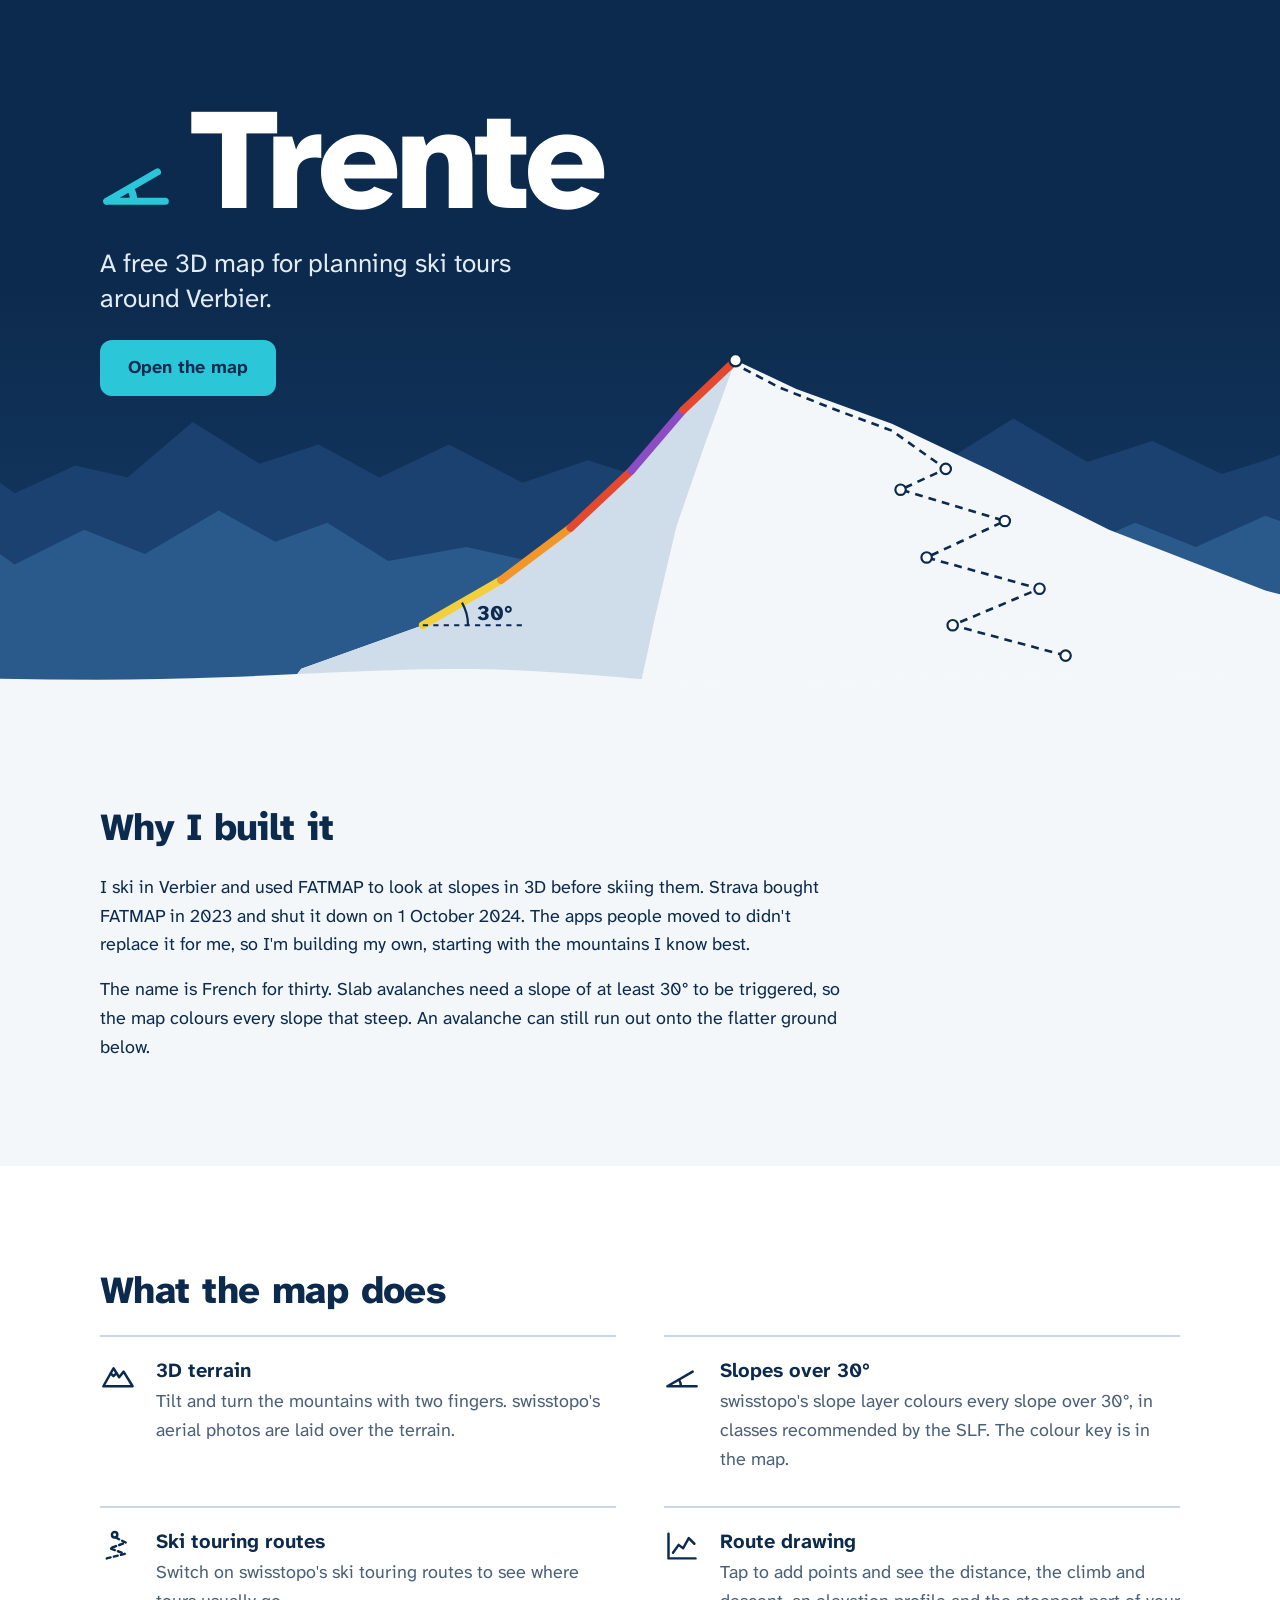
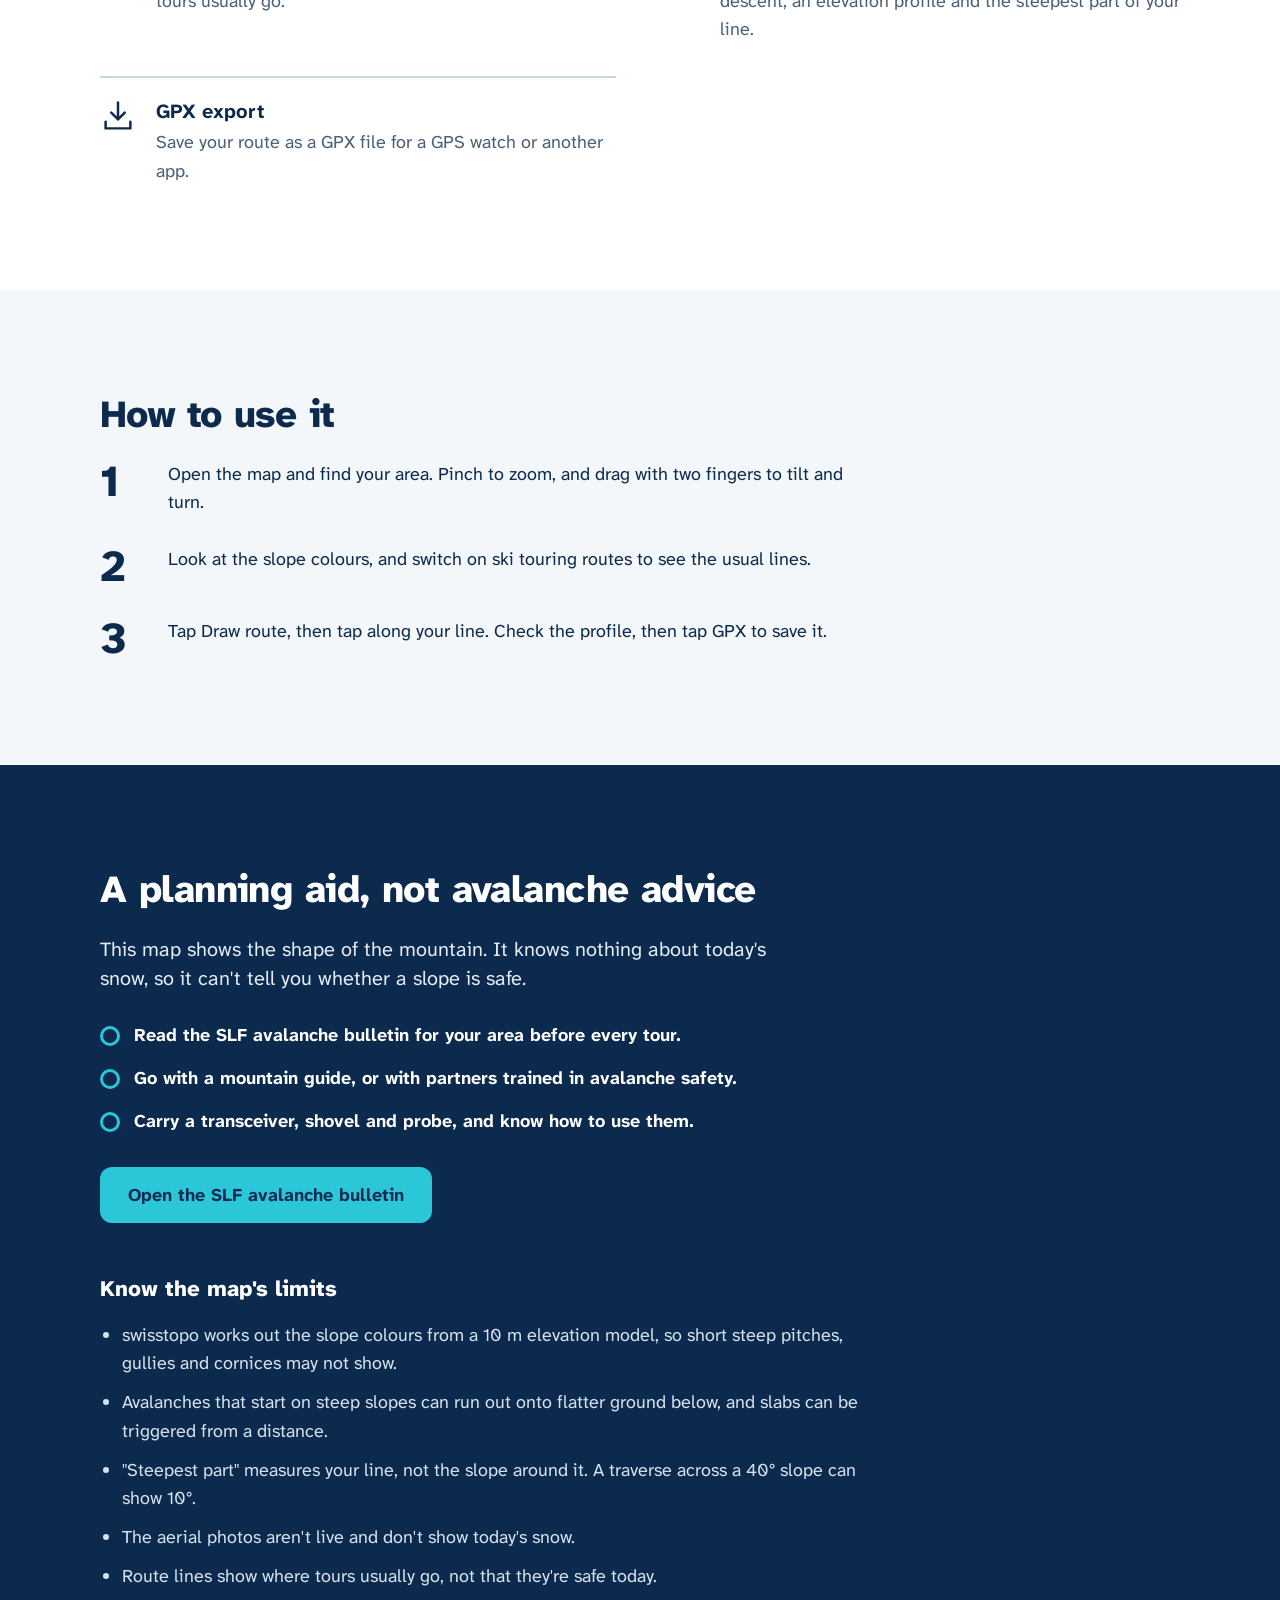
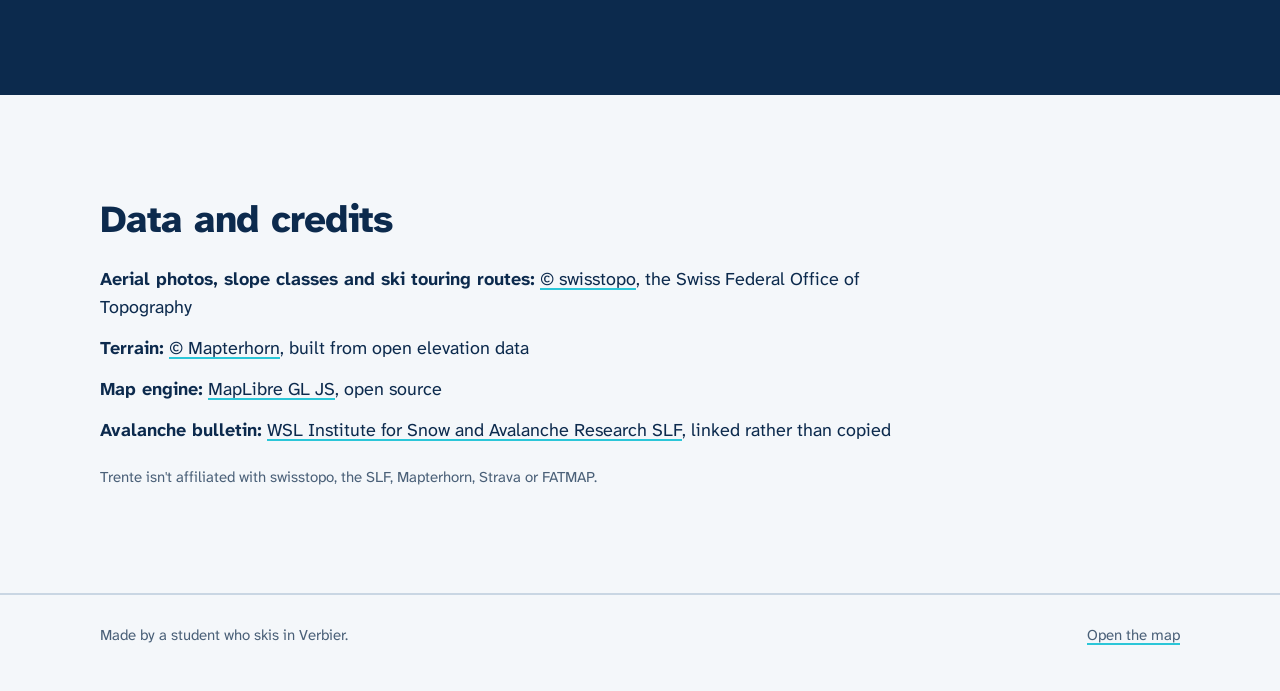
==== index.html @ 4bc8ef79 "Add files via upload" ====
<!DOCTYPE html>
<html lang="en">
<head>
  <meta charset="utf-8">
  <meta name="viewport" content="width=device-width, initial-scale=1">
  <title>Trente: a 3D ski touring map of Verbier</title>
  <meta name="description" content="A free 3D map for planning ski tours around Verbier: slopes over 30°, ski touring routes, route profiles and GPX export.">
  <meta name="theme-color" content="#0c2a4d">
  <meta property="og:title" content="Trente: a 3D ski touring map of Verbier">
  <meta property="og:description" content="A free 3D map for planning ski tours around Verbier.">
  <link rel="icon" href="data:image/svg+xml,%3Csvg xmlns='http://www.w3.org/2000/svg' viewBox='0 0 32 32'%3E%3Crect width='32' height='32' rx='7' fill='%230c2a4d'/%3E%3Cpath d='M6 24H26M6 24 23.3 14M16 24a10 10 0 0 0-1.34-5' fill='none' stroke='%232bc6d8' stroke-width='3' stroke-linecap='round'/%3E%3C/svg%3E">
  <link rel="preconnect" href="https://fonts.googleapis.com">
  <link rel="preconnect" href="https://fonts.gstatic.com" crossorigin>
  <link rel="stylesheet" href="https://fonts.googleapis.com/css2?family=Atkinson+Hyperlegible+Next:wght@400;700;800&display=swap">
  <link rel="stylesheet" href="style.css">
</head>
<body>

<header class="hero">
  <div class="wrap hero-inner">
    <h1 class="wordmark">
      <svg class="mark" viewBox="0 0 32 32" aria-hidden="true"><path d="M3 29H29M3 29 25.5 16M15 29a12 12 0 0 0-1.61-6" fill="none" stroke="currentColor" stroke-width="3.2" stroke-linecap="round"/></svg>
      Trente
    </h1>
    <p class="lede">A free 3D map for planning ski tours around Verbier.</p>
    <a class="btn btn-primary" href="map.html">Open the map</a>
  </div>

  <!-- Each coloured stretch of the ridge is drawn at the angle its colour stands for:
       yellow 30°, orange 37°, red 43°, purple 49°. The right-hand ridge is under 30°. -->
  <svg class="hero-art" viewBox="-480 0 2400 560" preserveAspectRatio="xMidYMax slice" role="img" aria-labelledby="art-title">
    <title id="art-title">A mountain with its steepest face coloured by slope angle and a zigzag skin track up the gentler ridge</title>
    <path fill="#1a4170" d="M-480 560V300L-400 262-320 292-230 240-150 286-70 268 0 318 70 286 130 300 205 236 282 284 350 262 420 300 500 262 585 306 660 280 760 312 900 296 985 252 1060 288 1150 232 1235 282 1310 258 1390 296 1440 280 1520 250 1600 292 1690 244 1770 286 1850 262 1920 300V560Z"/>
    <path fill="#2a5a8c" d="M-480 560V392L-400 356-310 384-230 340-150 372-70 350 0 400 80 360 150 388 235 338 300 374 360 352 430 396 520 380 700 420 1000 410 1200 392 1290 352 1360 380 1440 344 1520 372 1600 336 1690 378 1780 346 1860 380 1920 360V560Z"/>
    <path fill="#f4f7fa" d="M300 560 330 520 470 470 560 418 640 358 710 292 770 222 830 165 900 198 1010 238 1120 290 1260 360 1440 430 1640 482 1920 506V560Z"/>
    <path fill="#cfdcea" d="M830 165l-60 57-60 70-70 66-80 60-90 52-140 50-30 40h416l22-102 24-102 34-98Z"/>
    <g fill="none" stroke-width="9" stroke-linecap="round">
      <path stroke="#f2cf3b" d="M470 470 560 418"/>
      <path stroke="#f2952a" d="M560 418 640 358"/>
      <path stroke="#e2492f" d="M640 358 710 292"/>
      <path stroke="#8c4cc4" d="M710 292 770 222"/>
      <path stroke="#e2492f" d="M770 222 830 165"/>
    </g>
    <g fill="none" stroke="#0c2a4d" stroke-width="2.5">
      <path stroke-dasharray="6 6" d="M470 470H586"/>
      <path d="M522 470a52 52 0 0 0-6.97-26"/>
    </g>
    <text x="532" y="464" fill="#0c2a4d" font-size="24" font-weight="800">30°</text>
    <path fill="none" stroke="#0c2a4d" stroke-width="3" stroke-dasharray="9 7" stroke-linejoin="round" d="M1210 505 1080 470 1180 428 1050 392 1140 350 1020 314 1072 290 1010 246 940 220 880 196 838 174"/>
    <g fill="#ffffff" stroke="#0c2a4d" stroke-width="2.5">
      <circle cx="1210" cy="505" r="6"/>
      <circle cx="1080" cy="470" r="6"/>
      <circle cx="1180" cy="428" r="6"/>
      <circle cx="1050" cy="392" r="6"/>
      <circle cx="1140" cy="350" r="6"/>
      <circle cx="1020" cy="314" r="6"/>
      <circle cx="1072" cy="290" r="6"/>
      <circle cx="830" cy="165" r="7"/>
    </g>
    <path fill="#f4f7fa" d="M-480 534C-240 518 0 540 240 530S520 514 720 532 1190 512 1440 530 1700 516 1920 530V560H-480Z"/>
  </svg>
</header>

<main>
  <section class="section" aria-labelledby="why">
    <div class="wrap">
      <h2 id="why">Why I built it</h2>
      <div class="prose">
        <p>I ski in Verbier and used FATMAP to look at slopes in 3D before skiing them. Strava bought FATMAP in 2023 and shut it down on 1 October 2024. The apps people moved to didn't replace it for me, so I'm building my own, starting with the mountains I know best.</p>
        <p>The name is French for thirty. Slab avalanches need a slope of at least 30° to be triggered, so the map colours every slope that steep. An avalanche can still run out onto the flatter ground below.</p>
      </div>
    </div>
  </section>

  <section class="section section-white" aria-labelledby="what">
    <div class="wrap">
      <h2 id="what">What the map does</h2>
      <ul class="features">
        <li class="feature">
          <svg viewBox="0 0 32 32" aria-hidden="true" fill="none" stroke="currentColor" stroke-width="2.2" stroke-linejoin="round" stroke-linecap="round"><path d="M3 26 12 10l5 8 4-5 8 13Z"/><path d="M9.5 14.5 12 17l2.5-2.5"/></svg>
          <h3>3D terrain</h3>
          <p>Tilt and turn the mountains with two fingers. swisstopo's aerial photos are laid over the terrain.</p>
        </li>
        <li class="feature">
          <svg viewBox="0 0 32 32" aria-hidden="true" fill="none" stroke="currentColor" stroke-width="2.2" stroke-linecap="round"><path d="M3 26H29M3 26 25.5 13M15 26a12 12 0 0 0-1.61-6"/></svg>
          <h3>Slopes over 30°</h3>
          <p>swisstopo's slope layer colours every slope over 30°, in classes recommended by the SLF. The colour key is in the map.</p>
        </li>
        <li class="feature">
          <svg viewBox="0 0 32 32" aria-hidden="true" fill="none" stroke="currentColor" stroke-width="2.2" stroke-linecap="round" stroke-linejoin="round"><path stroke-dasharray="3.5 3" d="M6 27 22 23 9 18 23 13 13 8"/><circle cx="13" cy="6" r="2.4"/></svg>
          <h3>Ski touring routes</h3>
          <p>Switch on swisstopo's ski touring routes to see where tours usually go.</p>
        </li>
        <li class="feature">
          <svg viewBox="0 0 32 32" aria-hidden="true" fill="none" stroke="currentColor" stroke-width="2.2" stroke-linecap="round" stroke-linejoin="round"><path d="M4 5v22h24"/><path d="m8 22 5-7 4 3 5-9 5 5"/></svg>
          <h3>Route drawing</h3>
          <p>Tap to add points and see the distance, the climb and descent, an elevation profile and the steepest part of your line.</p>
        </li>
        <li class="feature">
          <svg viewBox="0 0 32 32" aria-hidden="true" fill="none" stroke="currentColor" stroke-width="2.2" stroke-linecap="round" stroke-linejoin="round"><path d="M16 4v15M10 13l6 6 6-6M5 21v6h22v-6"/></svg>
          <h3>GPX export</h3>
          <p>Save your route as a GPX file for a GPS watch or another app.</p>
        </li>
      </ul>
    </div>
  </section>

  <section class="section" aria-labelledby="how">
    <div class="wrap">
      <h2 id="how">How to use it</h2>
      <ol class="steps">
        <li><p>Open the map and find your area. Pinch to zoom, and drag with two fingers to tilt and turn.</p></li>
        <li><p>Look at the slope colours, and switch on ski touring routes to see the usual lines.</p></li>
        <li><p>Tap Draw route, then tap along your line. Check the profile, then tap GPX to save it.</p></li>
      </ol>
    </div>
  </section>

  <section class="section safety" aria-labelledby="safety">
    <div class="wrap">
      <h2 id="safety">A planning aid, not avalanche advice</h2>
      <p class="lead">This map shows the shape of the mountain. It knows nothing about today's snow, so it can't tell you whether a slope is safe.</p>
      <ul class="musts">
        <li>Read the SLF avalanche bulletin for your area before every tour.</li>
        <li>Go with a mountain guide, or with partners trained in avalanche safety.</li>
        <li>Carry a transceiver, shovel and probe, and know how to use them.</li>
      </ul>
      <a class="btn btn-primary" href="https://whiterisk.ch/en/conditions" target="_blank" rel="noopener">Open the SLF avalanche bulletin</a>

      <h3>Know the map's limits</h3>
      <ul class="limits">
        <li>swisstopo works out the slope colours from a 10 m elevation model, so short steep pitches, gullies and cornices may not show.</li>
        <li>Avalanches that start on steep slopes can run out onto flatter ground below, and slabs can be triggered from a distance.</li>
        <li>"Steepest part" measures your line, not the slope around it. A traverse across a 40° slope can show 10°.</li>
        <li>The aerial photos aren't live and don't show today's snow.</li>
        <li>Route lines show where tours usually go, not that they're safe today.</li>
      </ul>
    </div>
  </section>

  <section class="section" aria-labelledby="credits">
    <div class="wrap">
      <h2 id="credits">Data and credits</h2>
      <ul class="credit-list">
        <li><strong>Aerial photos, slope classes and ski touring routes:</strong> <a href="https://www.swisstopo.admin.ch/en" target="_blank" rel="noopener">© swisstopo</a>, the Swiss Federal Office of Topography</li>
        <li><strong>Terrain:</strong> <a href="https://mapterhorn.com/attribution" target="_blank" rel="noopener">© Mapterhorn</a>, built from open elevation data</li>
        <li><strong>Map engine:</strong> <a href="https://maplibre.org" target="_blank" rel="noopener">MapLibre GL JS</a>, open source</li>
        <li><strong>Avalanche bulletin:</strong> <a href="https://www.slf.ch/en/" target="_blank" rel="noopener">WSL Institute for Snow and Avalanche Research SLF</a>, linked rather than copied</li>
      </ul>
      <p class="small">Trente isn't affiliated with swisstopo, the SLF, Mapterhorn, Strava or FATMAP.</p>
    </div>
  </section>
</main>

<footer class="site-footer">
  <div class="wrap">
    <p>Made by a student who skis in Verbier.</p>
    <a href="map.html">Open the map</a>
  </div>
</footer>

</body>
</html>
---- style.css ----
/* Trente: shared styles for index.html (about page) and map.html (map page).
   Colours: deep night blue, snow white and one glacier-turquoise accent.
   Type: Atkinson Hyperlegible Next, chosen because numbers like 35° and 1268 m
   must be impossible to misread on a phone in bright snow. */

:root {
  --night: #0c2a4d;
  --night-2: #163d68;
  --ink: #0c2a4d;
  --slate: #4a6078;
  --snow: #f4f7fa;
  --white: #ffffff;
  --ridge: #c9d6e3;
  --glacier: #2bc6d8;
  --glacier-hover: #63d8e6;
  --font: "Atkinson Hyperlegible Next", "Atkinson Hyperlegible", system-ui, -apple-system, "Segoe UI", Roboto, sans-serif;
  color-scheme: light;
}

*,
*::before,
*::after {
  box-sizing: border-box;
}

[hidden] {
  display: none !important;
}

html {
  -webkit-text-size-adjust: 100%;
}

body {
  margin: 0;
  font: 400 1.125rem/1.6 var(--font);
  color: var(--ink);
  background: var(--snow);
}

img,
svg {
  display: block;
  max-width: 100%;
}

h1,
h2,
h3,
p {
  margin: 0;
}

a {
  color: inherit;
  text-decoration-thickness: 2px;
  text-underline-offset: 3px;
  text-decoration-color: var(--glacier);
}

a:hover {
  text-decoration-color: currentColor;
}

:focus-visible {
  outline: 3px solid var(--glacier);
  outline-offset: 3px;
  border-radius: 6px;
}

.wrap {
  width: min(100% - 40px, 1080px);
  margin-inline: auto;
}

.mark {
  flex: none;
}

/* Buttons */

.btn {
  display: inline-flex;
  align-items: center;
  justify-content: center;
  min-height: 56px;
  padding: 0 28px;
  border-radius: 12px;
  font: 700 1.125rem/1.2 var(--font);
  text-align: center;
  text-decoration: none;
}

.btn-primary {
  background: var(--glacier);
  color: var(--night);
}

.btn-primary:hover {
  background: var(--glacier-hover);
}

/* About page: hero */

.hero {
  background: linear-gradient(180deg, var(--night) 0%, var(--night) 40%, var(--night-2) 100%);
  color: var(--white);
  padding-top: clamp(44px, 9vw, 96px);
}

.hero-inner {
  display: grid;
  justify-items: start;
  gap: 20px;
}

.wordmark {
  display: flex;
  align-items: baseline;
  gap: 0.12em;
  font-size: clamp(4.5rem, 17vw, 9rem);
  font-weight: 800;
  line-height: 0.9;
  letter-spacing: -0.035em;
}

.wordmark .mark {
  width: 0.5em;
  height: 0.5em;
  color: var(--glacier);
}

.lede {
  max-width: 28ch;
  font-size: clamp(1.25rem, 3.2vw, 1.625rem);
  line-height: 1.35;
  color: #e3ecf5;
}

.hero .btn {
  margin-top: 4px;
}

.hero-art {
  width: 100%;
  height: clamp(230px, 38vw, 640px);
  margin-top: clamp(12px, 4vw, 32px);
}

@media (max-width: 559px) {
  .hero .btn {
    width: 100%;
  }
}

/* On wide screens the peak rises beside the title instead of below it. */
@media (min-width: 900px) {
  .hero-inner {
    position: relative;
    z-index: 1;
  }

  .hero-art {
    margin-top: calc(-1 * clamp(0px, 14vw, 220px));
  }
}

/* About page: sections */

.section {
  padding-block: clamp(56px, 9vw, 104px);
}

.section-white {
  background: var(--white);
}

.section h2 {
  margin-bottom: 24px;
  font-size: clamp(1.75rem, 4.2vw, 2.375rem);
  font-weight: 800;
  line-height: 1.1;
  letter-spacing: -0.015em;
}

.prose {
  display: grid;
  gap: 16px;
  max-width: 62ch;
}

.features {
  display: grid;
  grid-template-columns: minmax(0, 1fr);
  gap: 32px 48px;
  margin: 0;
  padding: 0;
  list-style: none;
}

@media (min-width: 760px) {
  .features {
    grid-template-columns: repeat(2, minmax(0, 1fr));
  }
}

.feature {
  display: grid;
  grid-template-columns: 40px minmax(0, 1fr);
  align-content: start;
  gap: 4px 16px;
  padding-top: 20px;
  border-top: 2px solid var(--ridge);
}

.feature svg {
  grid-row: span 2;
  width: 36px;
  height: 36px;
  color: var(--night);
}

.feature h3 {
  font-size: 1.25rem;
  font-weight: 700;
  line-height: 1.3;
}

.feature p {
  color: var(--slate);
}

.steps {
  display: grid;
  gap: 28px;
  max-width: 760px;
  margin: 0;
  padding: 0;
  list-style: none;
  counter-reset: step;
}

.steps li {
  display: grid;
  grid-template-columns: 52px minmax(0, 1fr);
  gap: 16px;
  counter-increment: step;
}

.steps li::before {
  content: counter(step);
  font-size: 2.75rem;
  font-weight: 800;
  line-height: 1;
  color: var(--night);
}

/* About page: safety band */

.safety {
  background: var(--night);
  color: var(--white);
}

.safety .lead {
  max-width: 52ch;
  font-size: 1.25rem;
  line-height: 1.45;
  color: #e3ecf5;
}

.musts {
  display: grid;
  gap: 14px;
  max-width: 62ch;
  margin: 28px 0 32px;
  padding: 0;
  list-style: none;
}

.musts li {
  position: relative;
  padding-left: 34px;
  font-weight: 700;
}

.musts li::before {
  content: "";
  position: absolute;
  left: 0;
  top: 0.3em;
  width: 20px;
  height: 20px;
  border: 3px solid var(--glacier);
  border-radius: 50%;
}

.safety h3 {
  margin: 48px 0 14px;
  font-size: 1.375rem;
  font-weight: 800;
}

.limits {
  display: grid;
  gap: 10px;
  max-width: 64ch;
  margin: 0;
  padding-left: 1.2em;
  color: #d6e2ee;
}

/* About page: credits and footer */

.credit-list {
  display: grid;
  gap: 12px;
  max-width: 70ch;
  margin: 0;
  padding: 0;
  list-style: none;
}

.credit-list strong {
  font-weight: 700;
}

.small {
  margin-top: 20px;
  font-size: 0.9375rem;
  color: var(--slate);
}

.site-footer {
  padding-block: 28px 44px;
  border-top: 2px solid var(--ridge);
  font-size: 0.9375rem;
  color: var(--slate);
}

.site-footer .wrap {
  display: flex;
  flex-wrap: wrap;
  justify-content: space-between;
  gap: 8px 24px;
}

/* Map page */

.map-html,
.map-page {
  height: 100%;
}

.map-page {
  overflow: hidden;
  overscroll-behavior: none;
  font-size: 1rem;
  line-height: 1.45;
  background: #dfe7ef;
}

#map {
  position: fixed;
  inset: 0;
}

.map-bar {
  position: fixed;
  z-index: 3;
  top: max(12px, env(safe-area-inset-top));
  left: max(12px, env(safe-area-inset-left));
  display: flex;
  align-items: center;
  padding: 4px 16px 4px 4px;
  border-radius: 999px;
  background: var(--night);
  color: var(--white);
  box-shadow: 0 4px 16px rgba(12, 42, 77, 0.3);
}

.map-bar .back {
  display: inline-flex;
  align-items: center;
  min-height: 44px;
  padding: 0 14px;
  border-radius: 999px;
  font-weight: 700;
  text-decoration: none;
}

.map-bar .back:hover {
  background: rgba(255, 255, 255, 0.12);
}

.map-brand {
  display: flex;
  align-items: center;
  gap: 8px;
  padding-left: 14px;
  border-left: 1px solid rgba(255, 255, 255, 0.28);
  font-size: 1.125rem;
  font-weight: 800;
  letter-spacing: -0.01em;
}

.map-brand .mark {
  width: 22px;
  height: 22px;
  color: var(--glacier);
}

.panel {
  position: fixed;
  z-index: 3;
  overflow-y: auto;
  background: var(--white);
  color: var(--ink);
  box-shadow: 0 8px 28px rgba(12, 42, 77, 0.28);
}

@media (max-width: 699px) {
  .panel {
    left: 0;
    right: 0;
    bottom: 0;
    max-height: 58vh;
    max-height: 58dvh;
    padding: 4px max(16px, env(safe-area-inset-right)) calc(16px + env(safe-area-inset-bottom)) max(16px, env(safe-area-inset-left));
    border-radius: 18px 18px 0 0;
  }
}

@media (min-width: 700px) {
  .panel {
    top: 76px;
    left: 12px;
    width: 340px;
    max-height: calc(100% - 92px);
    padding: 4px 18px 18px;
    border-radius: 16px;
  }
}

.panel-head {
  display: flex;
  align-items: center;
  gap: 8px;
  min-height: 52px;
}

.panel-title {
  flex: 1;
  min-width: 0;
  overflow: hidden;
  font-size: 1rem;
  font-weight: 800;
  white-space: nowrap;
  text-overflow: ellipsis;
}

.mini {
  flex: none;
  min-height: 42px;
  padding: 0 12px;
  border: 2px solid var(--night);
  border-radius: 10px;
  background: var(--white);
  color: var(--night);
  font: 700 0.9375rem/1 var(--font);
  cursor: pointer;
}

.mini-done {
  border-color: var(--glacier);
  background: var(--glacier);
}

.panel hr {
  width: 100%;
  margin: 6px 0;
  border: 0;
  border-top: 1px solid var(--ridge);
}

.panel-toggle {
  min-height: 44px;
  padding: 0 4px 0 12px;
  border: 0;
  background: none;
  color: var(--ink);
  font: 700 1rem var(--font);
  text-decoration: underline;
  text-decoration-thickness: 2px;
  text-underline-offset: 3px;
  text-decoration-color: var(--glacier);
  cursor: pointer;
}

.panel-body {
  display: grid;
  gap: 8px;
  padding-bottom: 2px;
}

.switch-row {
  display: flex;
  align-items: center;
  justify-content: space-between;
  gap: 12px;
  min-height: 48px;
  font-weight: 700;
  cursor: pointer;
}

.switch-row input {
  -webkit-appearance: none;
  appearance: none;
  position: relative;
  flex: none;
  width: 52px;
  height: 32px;
  margin: 0;
  border-radius: 999px;
  background: var(--ridge);
  cursor: pointer;
  transition: background-color 0.15s;
}

.switch-row input::after {
  content: "";
  position: absolute;
  top: 3px;
  left: 3px;
  width: 26px;
  height: 26px;
  border-radius: 50%;
  background: var(--white);
  box-shadow: 0 1px 3px rgba(12, 42, 77, 0.35);
  transition: transform 0.15s;
}

.switch-row input:checked {
  background: var(--glacier);
}

.switch-row input:checked::after {
  transform: translateX(20px);
}

.key summary {
  padding: 8px 0;
  font-weight: 700;
  color: var(--slate);
  cursor: pointer;
}

.key img {
  height: auto;
  margin: 4px 0 6px;
  border-radius: 6px;
}

.tools {
  display: grid;
  grid-template-columns: repeat(3, minmax(0, 1fr));
  gap: 8px;
}

.btn-tool {
  min-height: 46px;
  padding: 4px 6px;
  border: 2px solid var(--night);
  border-radius: 10px;
  background: var(--white);
  color: var(--night);
  font: 700 1rem/1.1 var(--font);
  cursor: pointer;
}

.btn-tool:disabled {
  opacity: 0.4;
  cursor: default;
}

.btn-draw {
  grid-column: 1 / -1;
  min-height: 50px;
  background: var(--night);
  color: var(--white);
}

.btn-draw[aria-pressed="true"] {
  border-color: var(--glacier);
  background: var(--glacier);
  color: var(--night);
}

.status {
  color: var(--slate);
}

.notice {
  padding: 8px 12px;
  border-radius: 10px;
  background: #fff4d6;
  color: var(--ink);
}

.stats {
  display: grid;
  grid-template-columns: repeat(4, minmax(0, 1fr));
  gap: 6px;
  margin: 0;
}

.stats div {
  padding: 6px 8px;
  border-radius: 10px;
  background: var(--snow);
}

.stats dt {
  font-size: 0.8125rem;
  font-weight: 700;
  color: var(--slate);
}

.stats dd {
  margin: 0;
  font-size: 1.125rem;
  font-weight: 800;
  font-variant-numeric: tabular-nums;
  white-space: nowrap;
}

.stats .unit {
  margin-left: 2px;
  font-size: 0.8125rem;
  font-weight: 700;
}

.stats-note {
  font-size: 0.875rem;
  color: var(--slate);
}

.profile {
  display: block;
  width: 100%;
  height: 96px;
}

.note,
.credits {
  font-size: 0.875rem;
  color: var(--slate);
}

.note a {
  font-weight: 700;
  color: var(--ink);
}

.fallback {
  position: fixed;
  z-index: 4;
  inset: 0;
  display: grid;
  place-items: center;
  padding: 32px;
  background: var(--snow);
  font-size: 1.125rem;
  font-weight: 700;
  text-align: center;
}

/* MapLibre controls: keep clear of the iPhone notch and make them easier to tap */

.maplibregl-ctrl-top-right {
  top: env(safe-area-inset-top);
  right: env(safe-area-inset-right);
}

.maplibregl-ctrl-group button {
  width: 40px;
  height: 40px;
}

@media (prefers-reduced-motion: reduce) {
  *,
  *::before,
  *::after {
    transition: none !important;
  }
}
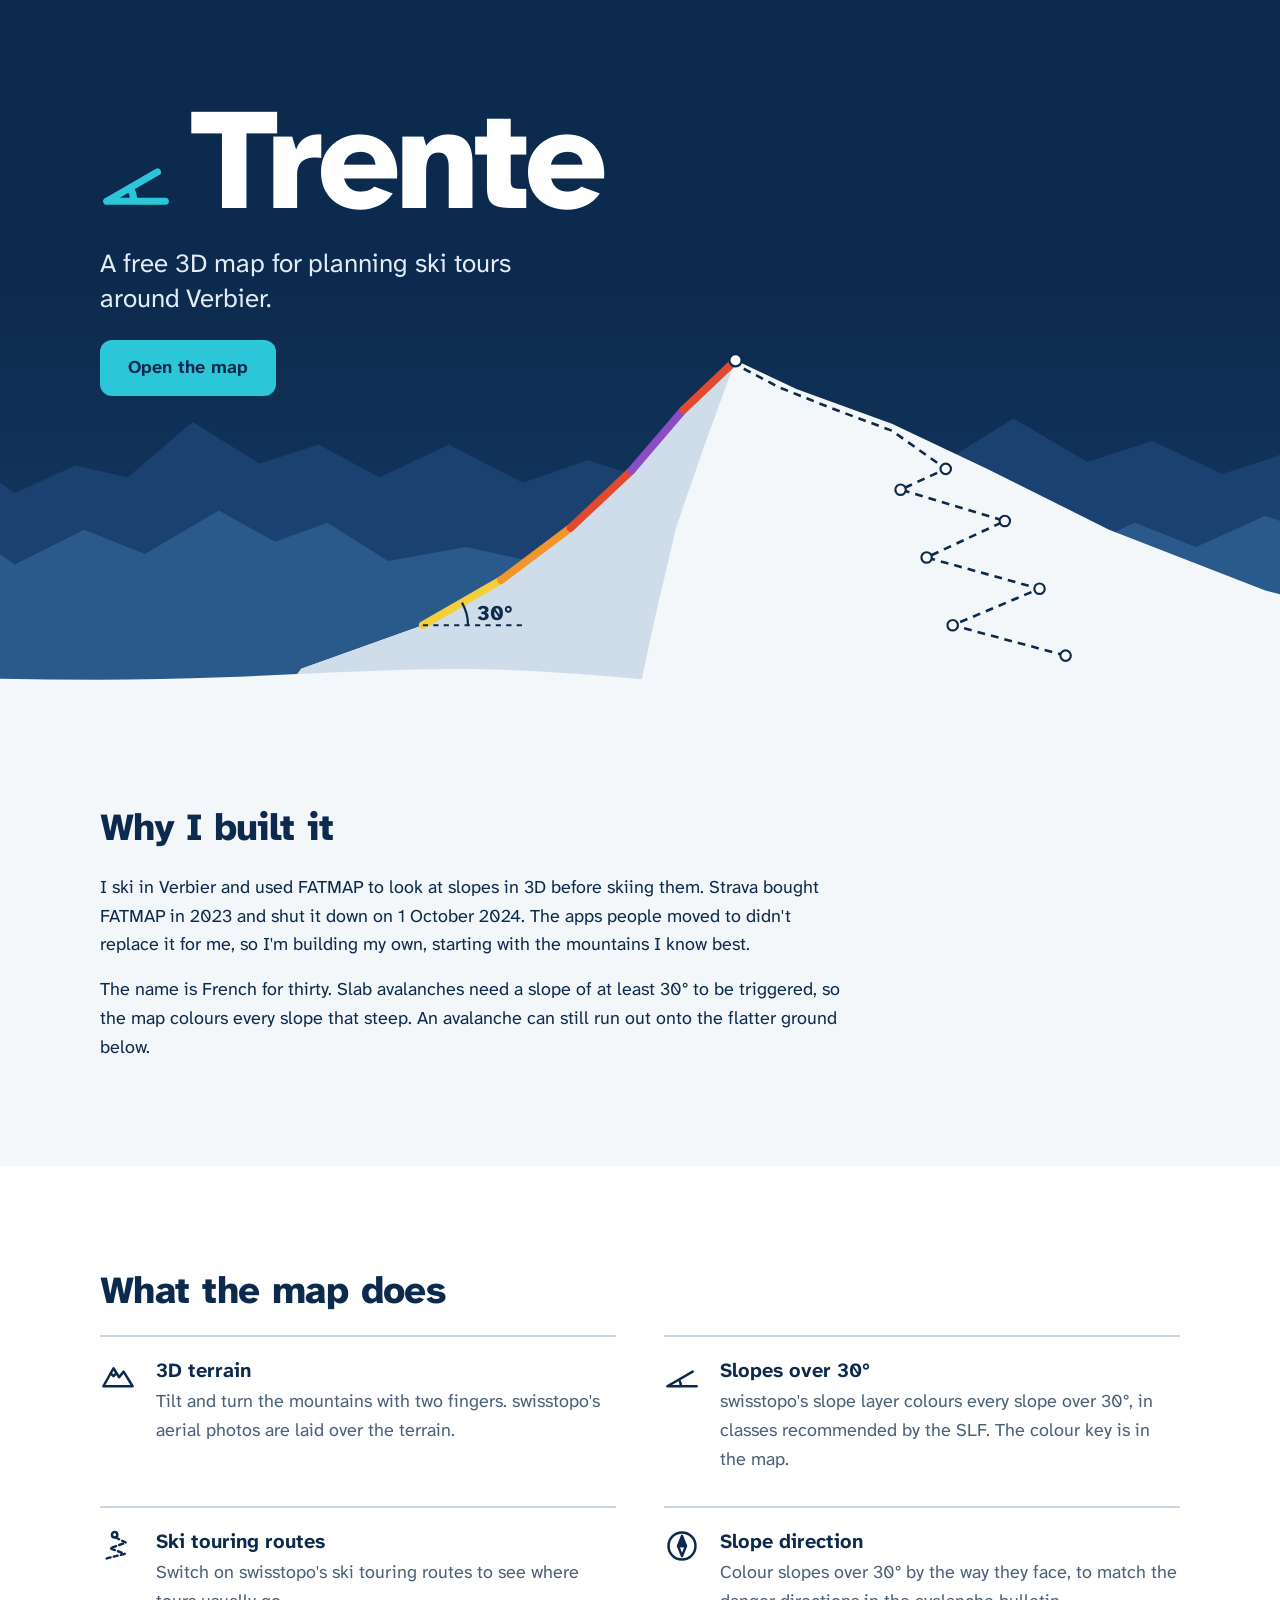
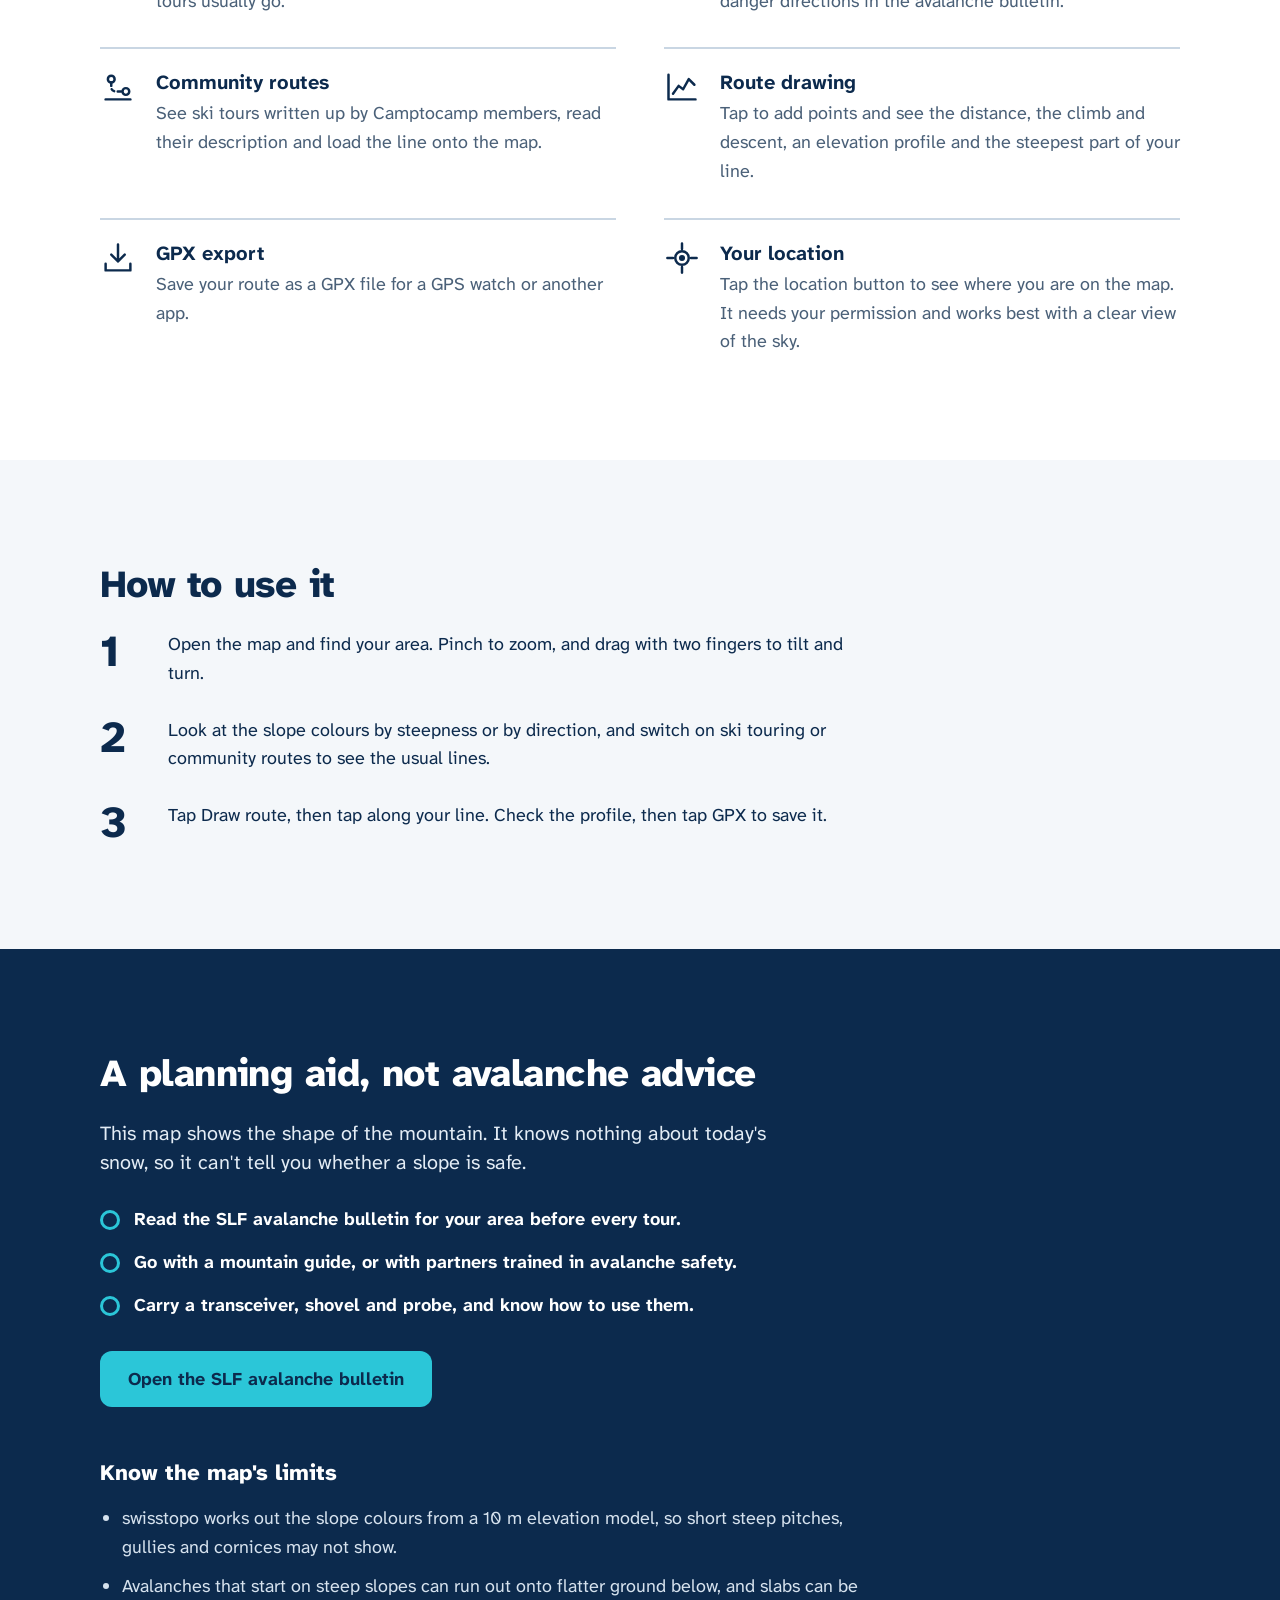
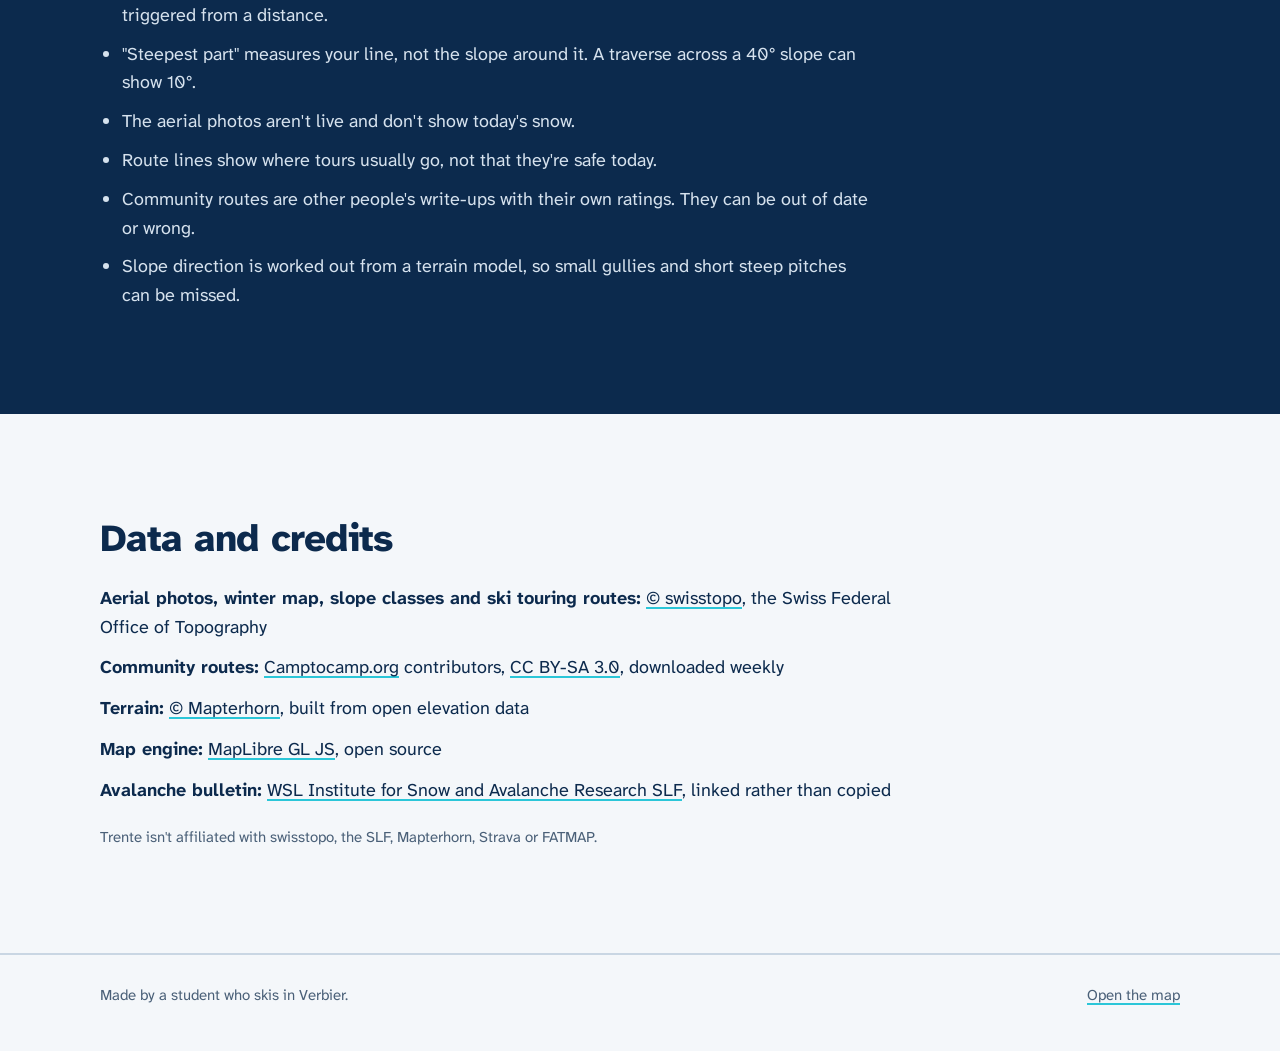
==== commit 36893f91: "Add files via upload" ====
--- a/index.html
+++ b/index.html
@@ -92,6 +92,16 @@
           <p>Switch on swisstopo's ski touring routes to see where tours usually go.</p>
         </li>
         <li class="feature">
+          <svg viewBox="0 0 32 32" aria-hidden="true" fill="none" stroke="currentColor" stroke-width="2.2" stroke-linecap="round" stroke-linejoin="round"><circle cx="16" cy="16" r="12"/><path d="M16 7l3.5 9H12.5Z" fill="currentColor"/><path d="M16 25l-3.5-9h7Z"/></svg>
+          <h3>Slope direction</h3>
+          <p>Colour slopes over 30° by the way they face, to match the danger directions in the avalanche bulletin.</p>
+        </li>
+        <li class="feature">
+          <svg viewBox="0 0 32 32" aria-hidden="true" fill="none" stroke="currentColor" stroke-width="2.2" stroke-linecap="round" stroke-linejoin="round"><circle cx="10" cy="9" r="3"/><circle cx="23" cy="20" r="3"/><path stroke-dasharray="3 3" d="M10 12v4c0 3 2 4 5 4h5"/><path d="M5 27h22"/></svg>
+          <h3>Community routes</h3>
+          <p>See ski tours written up by Camptocamp members, read their description and load the line onto the map.</p>
+        </li>
+        <li class="feature">
           <svg viewBox="0 0 32 32" aria-hidden="true" fill="none" stroke="currentColor" stroke-width="2.2" stroke-linecap="round" stroke-linejoin="round"><path d="M4 5v22h24"/><path d="m8 22 5-7 4 3 5-9 5 5"/></svg>
           <h3>Route drawing</h3>
           <p>Tap to add points and see the distance, the climb and descent, an elevation profile and the steepest part of your line.</p>
@@ -100,6 +110,11 @@
           <svg viewBox="0 0 32 32" aria-hidden="true" fill="none" stroke="currentColor" stroke-width="2.2" stroke-linecap="round" stroke-linejoin="round"><path d="M16 4v15M10 13l6 6 6-6M5 21v6h22v-6"/></svg>
           <h3>GPX export</h3>
           <p>Save your route as a GPX file for a GPS watch or another app.</p>
+        </li>
+        <li class="feature">
+          <svg viewBox="0 0 32 32" aria-hidden="true" fill="none" stroke="currentColor" stroke-width="2.2" stroke-linecap="round"><circle cx="16" cy="16" r="6"/><circle cx="16" cy="16" r="1.6" fill="currentColor"/><path d="M16 3v5M16 24v5M3 16h5M24 16h5"/></svg>
+          <h3>Your location</h3>
+          <p>Tap the location button to see where you are on the map. It needs your permission and works best with a clear view of the sky.</p>
         </li>
       </ul>
     </div>
@@ -110,7 +125,7 @@
       <h2 id="how">How to use it</h2>
       <ol class="steps">
         <li><p>Open the map and find your area. Pinch to zoom, and drag with two fingers to tilt and turn.</p></li>
-        <li><p>Look at the slope colours, and switch on ski touring routes to see the usual lines.</p></li>
+        <li><p>Look at the slope colours by steepness or by direction, and switch on ski touring or community routes to see the usual lines.</p></li>
         <li><p>Tap Draw route, then tap along your line. Check the profile, then tap GPX to save it.</p></li>
       </ol>
     </div>
@@ -134,6 +149,8 @@
         <li>"Steepest part" measures your line, not the slope around it. A traverse across a 40° slope can show 10°.</li>
         <li>The aerial photos aren't live and don't show today's snow.</li>
         <li>Route lines show where tours usually go, not that they're safe today.</li>
+        <li>Community routes are other people's write-ups with their own ratings. They can be out of date or wrong.</li>
+        <li>Slope direction is worked out from a terrain model, so small gullies and short steep pitches can be missed.</li>
       </ul>
     </div>
   </section>
@@ -142,7 +159,8 @@
     <div class="wrap">
       <h2 id="credits">Data and credits</h2>
       <ul class="credit-list">
-        <li><strong>Aerial photos, slope classes and ski touring routes:</strong> <a href="https://www.swisstopo.admin.ch/en" target="_blank" rel="noopener">© swisstopo</a>, the Swiss Federal Office of Topography</li>
+        <li><strong>Aerial photos, winter map, slope classes and ski touring routes:</strong> <a href="https://www.swisstopo.admin.ch/en" target="_blank" rel="noopener">© swisstopo</a>, the Swiss Federal Office of Topography</li>
+        <li><strong>Community routes:</strong> <a href="https://www.camptocamp.org" target="_blank" rel="noopener">Camptocamp.org</a> contributors, <a href="https://creativecommons.org/licenses/by-sa/3.0/" target="_blank" rel="noopener">CC BY-SA 3.0</a>, downloaded weekly</li>
         <li><strong>Terrain:</strong> <a href="https://mapterhorn.com/attribution" target="_blank" rel="noopener">© Mapterhorn</a>, built from open elevation data</li>
         <li><strong>Map engine:</strong> <a href="https://maplibre.org" target="_blank" rel="noopener">MapLibre GL JS</a>, open source</li>
         <li><strong>Avalanche bulletin:</strong> <a href="https://www.slf.ch/en/" target="_blank" rel="noopener">WSL Institute for Snow and Avalanche Research SLF</a>, linked rather than copied</li>
--- a/style.css
+++ b/style.css
@@ -561,6 +561,62 @@
   border-radius: 6px;
 }
 
+.key [hidden] {
+  display: none;
+}
+
+.compass {
+  display: block;
+  width: 150px;
+  height: 150px;
+  margin: 4px auto 0;
+}
+
+.compass text {
+  font: 700 11px "Atkinson Hyperlegible Next", system-ui, sans-serif;
+  fill: var(--ink);
+}
+
+#key-aspect p {
+  margin: 4px 0 6px;
+  font-size: 0.875rem;
+  color: var(--slate);
+}
+
+.group-label {
+  margin: 4px 0 -6px;
+  font-size: 0.875rem;
+  font-weight: 700;
+  color: var(--slate);
+}
+
+.range-row {
+  display: grid;
+  gap: 6px;
+  padding: 4px 0;
+  font-weight: 700;
+}
+
+.range-row input {
+  width: 100%;
+  height: 32px;
+  margin: 0;
+  accent-color: var(--glacier);
+}
+
+.range-row input:disabled {
+  opacity: 0.4;
+}
+
+.visually-hidden {
+  position: absolute;
+  width: 1px;
+  height: 1px;
+  overflow: hidden;
+  clip: rect(0 0 0 0);
+  white-space: nowrap;
+}
+
 .tools {
   display: grid;
   grid-template-columns: repeat(3, minmax(0, 1fr));
@@ -675,6 +731,64 @@
   text-align: center;
 }
 
+.credits a {
+  color: var(--ink);
+}
+
+/* Community route popup */
+
+.c2c-pop {
+  font-family: inherit;
+  color: var(--ink);
+}
+
+.c2c-pop strong {
+  display: block;
+  margin-right: 18px;
+  font-size: 1rem;
+  line-height: 1.3;
+}
+
+.c2c-pop p {
+  margin: 6px 0 0;
+  font-size: 0.9375rem;
+}
+
+.c2c-pop .c2c-warn,
+.c2c-pop .c2c-credit {
+  font-size: 0.8125rem;
+  color: var(--slate);
+}
+
+.c2c-pop a {
+  color: var(--ink);
+  font-weight: 700;
+}
+
+.c2c-actions {
+  display: flex;
+  flex-wrap: wrap;
+  align-items: center;
+  gap: 12px;
+  margin-top: 10px;
+}
+
+.c2c-actions .btn-tool {
+  min-height: 40px;
+  padding: 0 14px;
+}
+
+.maplibregl-popup-content {
+  border-radius: 12px;
+}
+
+.maplibregl-popup-close-button {
+  width: 36px;
+  height: 36px;
+  font-size: 22px;
+  color: var(--ink);
+}
+
 /* MapLibre controls: keep clear of the iPhone notch and make them easier to tap */
 
 .maplibregl-ctrl-top-right {
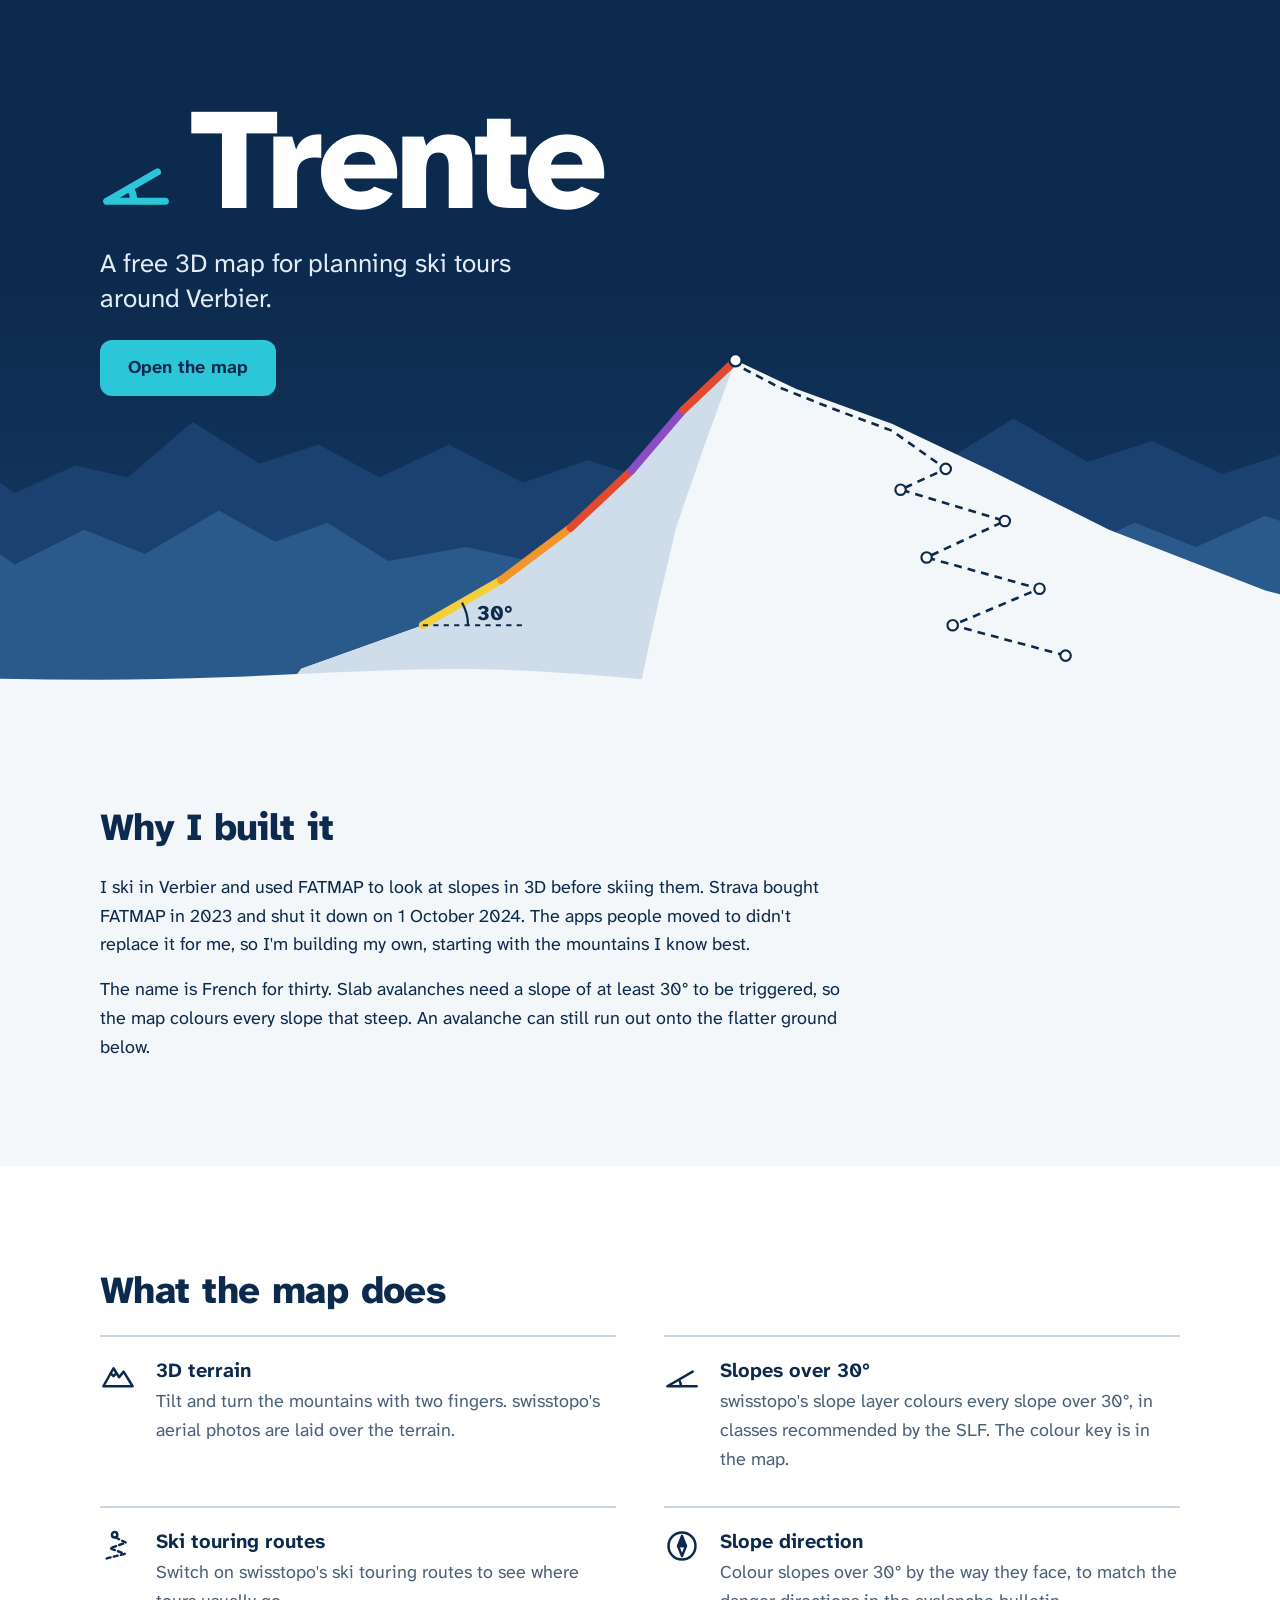
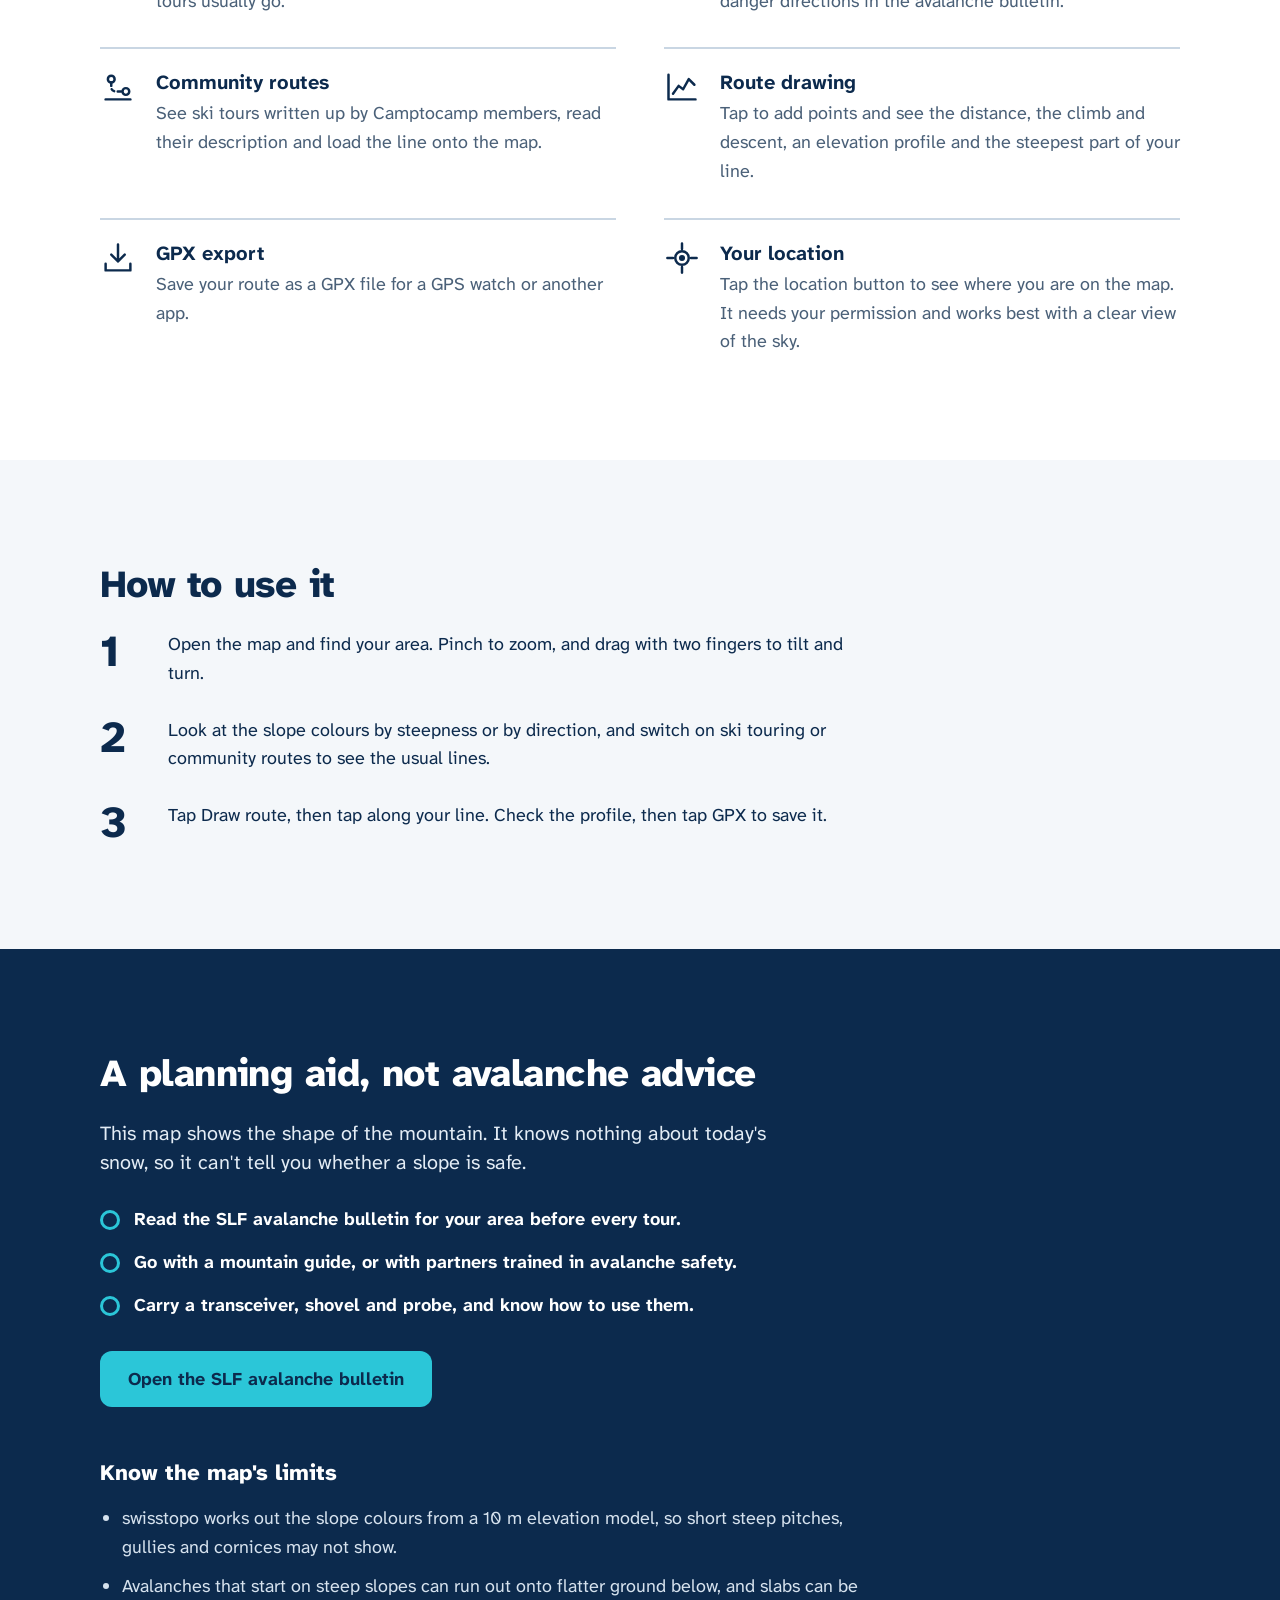
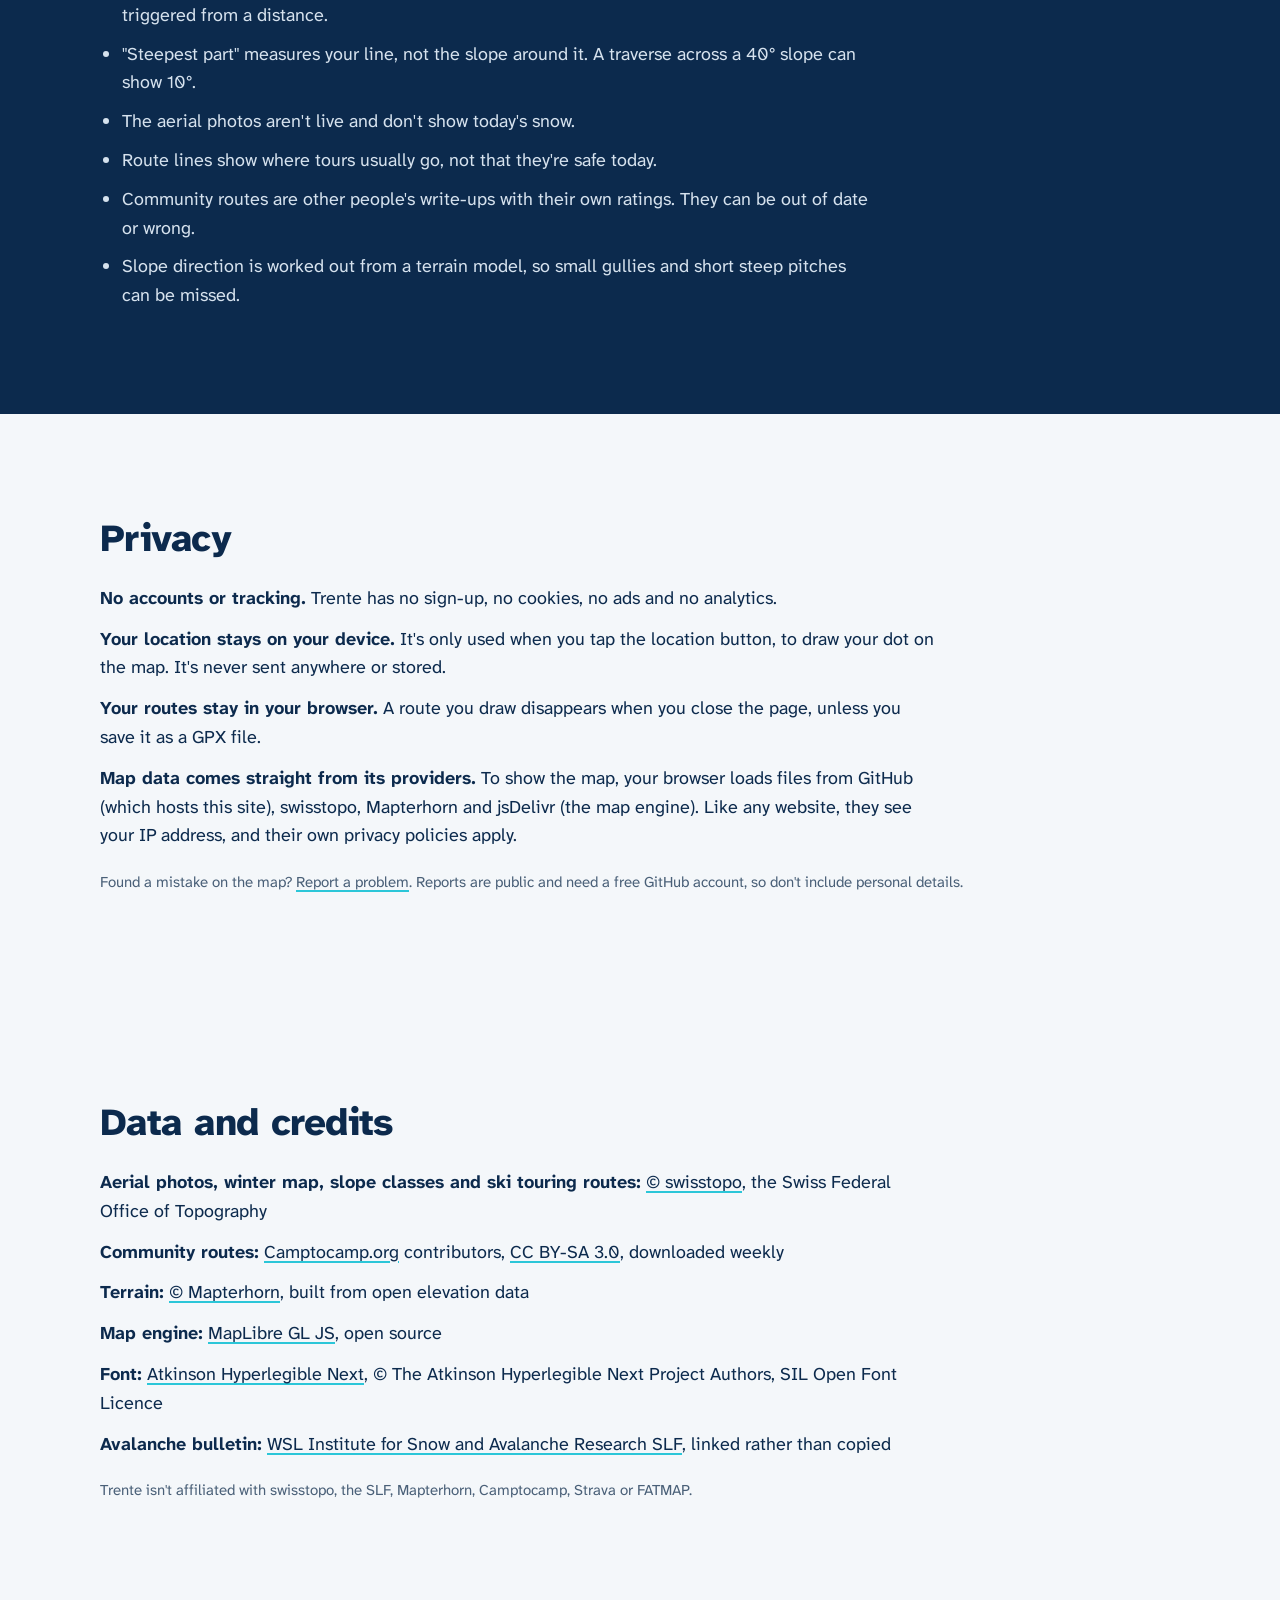
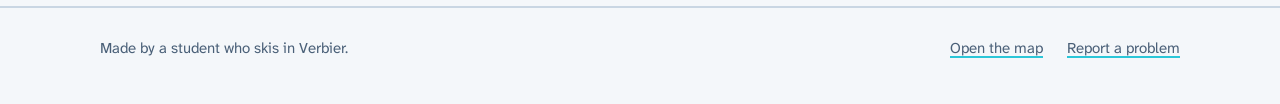
==== commit 88d09149: "Add files via upload" ====
--- a/index.html
+++ b/index.html
@@ -9,9 +9,7 @@
   <meta property="og:title" content="Trente: a 3D ski touring map of Verbier">
   <meta property="og:description" content="A free 3D map for planning ski tours around Verbier.">
   <link rel="icon" href="data:image/svg+xml,%3Csvg xmlns='http://www.w3.org/2000/svg' viewBox='0 0 32 32'%3E%3Crect width='32' height='32' rx='7' fill='%230c2a4d'/%3E%3Cpath d='M6 24H26M6 24 23.3 14M16 24a10 10 0 0 0-1.34-5' fill='none' stroke='%232bc6d8' stroke-width='3' stroke-linecap='round'/%3E%3C/svg%3E">
-  <link rel="preconnect" href="https://fonts.googleapis.com">
-  <link rel="preconnect" href="https://fonts.gstatic.com" crossorigin>
-  <link rel="stylesheet" href="https://fonts.googleapis.com/css2?family=Atkinson+Hyperlegible+Next:wght@400;700;800&display=swap">
+  <link rel="preload" href="atkinson-hyperlegible-next.woff2" as="font" type="font/woff2" crossorigin>
   <link rel="stylesheet" href="style.css">
 </head>
 <body>
@@ -155,6 +153,19 @@
     </div>
   </section>
 
+  <section class="section" aria-labelledby="privacy">
+    <div class="wrap">
+      <h2 id="privacy">Privacy</h2>
+      <ul class="credit-list">
+        <li><strong>No accounts or tracking.</strong> Trente has no sign-up, no cookies, no ads and no analytics.</li>
+        <li><strong>Your location stays on your device.</strong> It's only used when you tap the location button, to draw your dot on the map. It's never sent anywhere or stored.</li>
+        <li><strong>Your routes stay in your browser.</strong> A route you draw disappears when you close the page, unless you save it as a GPX file.</li>
+        <li><strong>Map data comes straight from its providers.</strong> To show the map, your browser loads files from GitHub (which hosts this site), swisstopo, Mapterhorn and jsDelivr (the map engine). Like any website, they see your IP address, and their own privacy policies apply.</li>
+      </ul>
+      <p class="small">Found a mistake on the map? <a class="report-link" href="https://github.com/pfisterfelix289-oss/trente/issues/new" target="_blank" rel="noopener">Report a problem</a>. Reports are public and need a free GitHub account, so don't include personal details.</p>
+    </div>
+  </section>
+
   <section class="section" aria-labelledby="credits">
     <div class="wrap">
       <h2 id="credits">Data and credits</h2>
@@ -163,9 +174,10 @@
         <li><strong>Community routes:</strong> <a href="https://www.camptocamp.org" target="_blank" rel="noopener">Camptocamp.org</a> contributors, <a href="https://creativecommons.org/licenses/by-sa/3.0/" target="_blank" rel="noopener">CC BY-SA 3.0</a>, downloaded weekly</li>
         <li><strong>Terrain:</strong> <a href="https://mapterhorn.com/attribution" target="_blank" rel="noopener">© Mapterhorn</a>, built from open elevation data</li>
         <li><strong>Map engine:</strong> <a href="https://maplibre.org" target="_blank" rel="noopener">MapLibre GL JS</a>, open source</li>
+        <li><strong>Font:</strong> <a href="https://github.com/googlefonts/atkinson-hyperlegible-next" target="_blank" rel="noopener">Atkinson Hyperlegible Next</a>, © The Atkinson Hyperlegible Next Project Authors, SIL Open Font Licence</li>
         <li><strong>Avalanche bulletin:</strong> <a href="https://www.slf.ch/en/" target="_blank" rel="noopener">WSL Institute for Snow and Avalanche Research SLF</a>, linked rather than copied</li>
       </ul>
-      <p class="small">Trente isn't affiliated with swisstopo, the SLF, Mapterhorn, Strava or FATMAP.</p>
+      <p class="small">Trente isn't affiliated with swisstopo, the SLF, Mapterhorn, Camptocamp, Strava or FATMAP.</p>
     </div>
   </section>
 </main>
@@ -173,9 +185,18 @@
 <footer class="site-footer">
   <div class="wrap">
     <p>Made by a student who skis in Verbier.</p>
-    <a href="map.html">Open the map</a>
+    <p class="footer-links"><a href="map.html">Open the map</a> <a class="report-link" href="https://github.com/pfisterfelix289-oss/trente/issues/new" target="_blank" rel="noopener">Report a problem</a></p>
   </div>
 </footer>
 
+<script>
+  // Point "Report a problem" at this site's own GitHub repository, even after a username change.
+  (() => {
+    const host = location.hostname.match(/^([a-z0-9-]+)\.github\.io$/i);
+    const repo = location.pathname.split('/').filter(Boolean)[0];
+    if (!host || !repo || /\./.test(repo)) return;
+    document.querySelectorAll('.report-link').forEach((a) => { a.href = `https://github.com/${host[1]}/${repo}/issues/new`; });
+  })();
+</script>
 </body>
 </html>
--- a/style.css
+++ b/style.css
@@ -1,3 +1,13 @@
+/* Atkinson Hyperlegible Next, served from this site rather than Google, so visitors'
+   addresses aren't sent to Google. © The Atkinson Hyperlegible Next Project Authors, SIL Open Font Licence 1.1. */
+@font-face {
+  font-family: "Atkinson Hyperlegible Next";
+  font-style: normal;
+  font-weight: 200 800;
+  font-display: swap;
+  src: url("atkinson-hyperlegible-next.woff2") format("woff2-variations"), url("atkinson-hyperlegible-next.woff2") format("woff2");
+}
+
 /* Trente: shared styles for index.html (about page) and map.html (map page).
    Colours: deep night blue, snow white and one glacier-turquoise accent.
    Type: Atkinson Hyperlegible Next, chosen because numbers like 35° and 1268 m
@@ -345,6 +355,16 @@
   gap: 8px 24px;
 }
 
+.site-footer p {
+  margin: 0;
+}
+
+.footer-links {
+  display: flex;
+  flex-wrap: wrap;
+  gap: 8px 24px;
+}
+
 /* Map page */
 
 .map-html,
